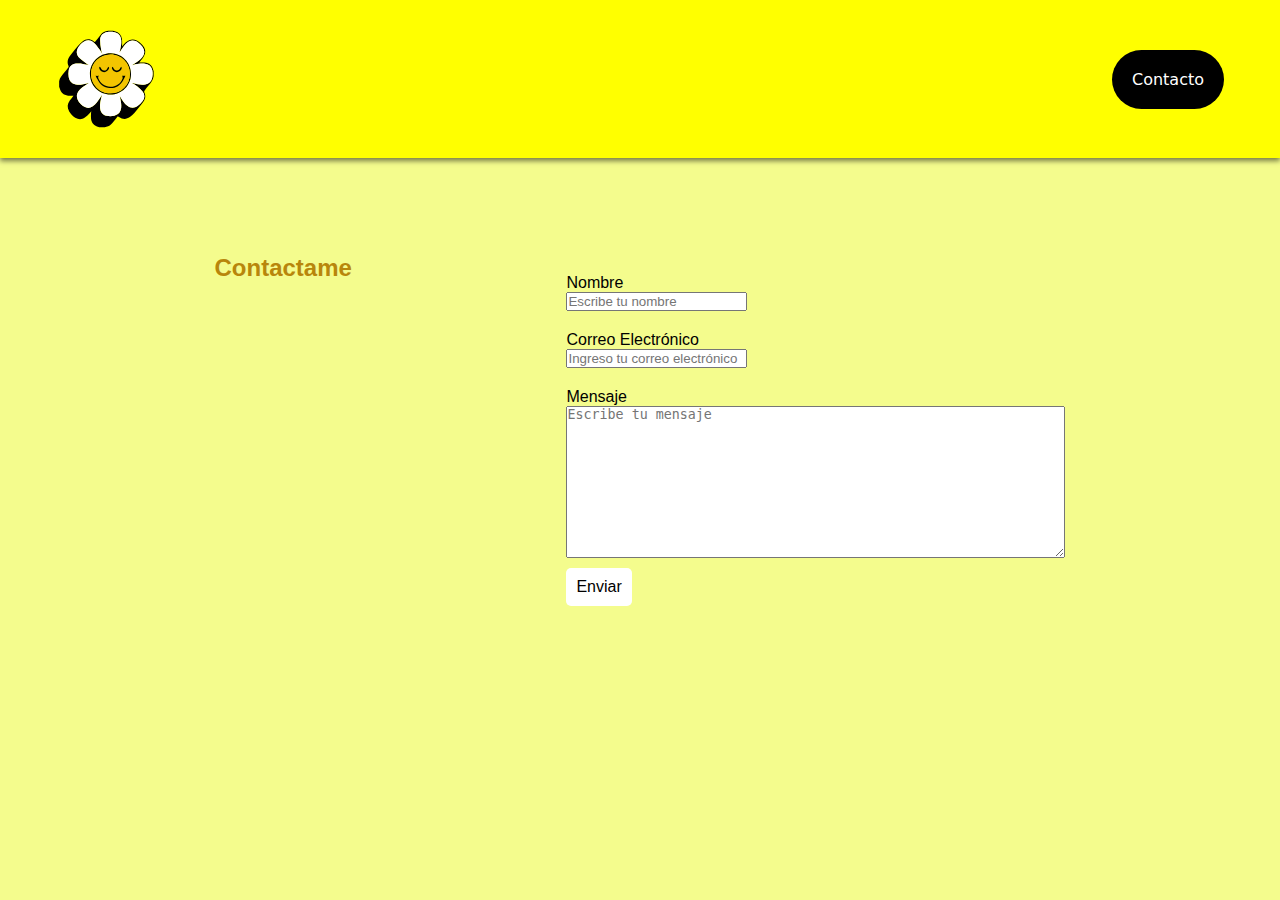
==== contacto.html @ cc966e02 "Dos html vinculados" ====
<!doctype html>
<html>
	<head>
		<meta charset="utf-8">
		<title>Flora Hermida</title>
		<link rel="icon" type="image/svg" href="imagenes/flora.svg">
		<link href="estilos.css" rel="stylesheet" type="text/css">
		<style>
		  @import url('https://fonts.googleapis.com/css2?family=Rubik+Glitch&family=Source+Code+Pro:wght@500&display=swap');
		</style>
	</head>	
	
<body>
	<header>
	    <nav>
			<img src="imagenes/flora.svg" alt="flora" class="imagenflora" width="100px" height="110px">
			 <ul class="navegacion">
				<li><a href="index.html" class="nav-link">Contacto</a></li>
			 </ul>
		</nav>
	</header>
	
	<main>
		<section class="contacto" id="contacto">
			  <h2>Contactame</h2>
			  <div class="formulario-contacto-contenedor">
				  
					<div class="formulario-contacto">
					    <form action="https://formspree.io/f/xyylngw" method="POST"/>
						<div class="control-formulario">
						  <label for="name">Nombre</label>
						  <input type="text" id="name" name="sender-name" placeholder="Escribe tu nombre" class="input-field" required/>
						</div>
				   </div>
				  
				   <div class="control-formulario">
						  <label for="email">Correo Electrónico</label>
						  <input type="email" id="email" name="sender-email" placeholder="Ingreso tu correo electrónico" class="input-field" required/>
				   </div>
				  
				   <div class="control-formulario">
					     <label for="mensaje">Mensaje</label><textarea id="mensaje" cols="60" rows="10" placeholder="Escribe tu mensaje" name="mensaje" class="input-field" required></textarea>
				   </div>
				  
				   <div>
				         <input type="submit" value="Enviar" id="submit-btn" class="submit-btn"/>
			 	   </div>
			 </div>	
		</section>
	
	</main>
</body>
</html>
---- estilos.css ----
@charset "utf-8";
/* CSS Document */
@import url("https://fonts.googleapis.com/css2?family=Roboto:ital,wght@0,400;0,900;1,700&display=swap");
* {
	padding: 0px;
	margin: 0px;
	box-sizing: border-box;
} 
*{
	cursor: url("imagenes/flora.svg"), auto;
}

* {
  margin: 0;
  padding: 0;
  box-sizing: border-box;
}

/*etiquetas interior*/

body{
	max-width: 100%;
	height: 100vh;
	background-color:#F4FC8D;
	font-family: Gotham, "Helvetica Neue", Helvetica, Arial, "sans-serif";
}

/*header*/

.navegacion{
	background-color:black;
	border-radius: 31px;
    padding: 20px 20px;
}
root {
  variable-name: value;
}
selector {
  propiedad: var;
}

root {
  font-family: Gotham, 'Helvetica Neue', Helvetica, Arial, 'sans-serif';
  normal-font: 400;
  bold-font: 700;
  bolder-font: 900;
  bg-color: #fcfcfc;
  primary-color: #4756df;
  secondary-color: #ff7235;
  primary-shadow: #8b8eaf;
  secondary-shadow: #a17a69;
  bottom-margin: 0.5rem;
  bottom-margin-2: 1rem;
  line-height: 1.7rem;
  transition: 0.3s;
}

html {
  scroll-behavior: smooth;
}


ul {
  list-style-type: none;
}

a {
  text-decoration: none;
  color: black;
}

a:hover {
  color: yellow;
}


nav {
    padding: 1.5rem 1rem;
	background-color: yellow;
  }
nav {
  position: sticky;
  top: 0;
  left: 0;
  z-index: 1;
  display: flex;
  align-items: center;
  justify-content: space-between;
  padding: 1.5rem 3.5rem;
  box-shadow: 0 3px 5px rgba(0, 0, 0, 0.5);
}
nav h1 {
  color: black;
  font-family: cadio, "EB Garamond SemiBold", "Futura Md BT", "Hey October", "Ibarra Real Nova";
  letter-spacing: 2px;
}

nav a {
  font-family:Segoe, "Segoe UI", "DejaVu Sans", "Trebuchet MS", Verdana, "sans-serif";
  color: white;
  transition: 0.3s;
  text-decoration: none;
}
nav a:hover {
  color: white;
  border-radius: 8px;
  border-bottom: #848484px solid;
  background-color:#FCF29E;
}

nav ul {
  display: flex;
  gap: 1.9rem;
  text-decoration: none;
}

nav ul li {
  font-weight: var;
}
nav ul.show {
    transform: translateX(0);
  }

/*sección flora*/

.menu-flora {
  color: var navy;
  font-size: 2rem;
  border: 0;
  background-color: transparent;
  cursor: pointer;
  display: none;
}
.flora {
  display: flex;
  align-items: center;
  justify-content: space-around;
  gap: 2.5rem;
  max-width: 68.75rem;
  margin: auto;
  padding-top: 90px;
  background-color: #F4FC8D;
}
.flora-img {
  height: 37.5rem;
  width: 37.5rem;
  box-shadow: 1px 10px 25px rgba(0,0,0,0.5);
  overflow: inherit;
  border-radius: 12%;
}

#hobbie{
	padding-top: 5px;
    margin: 0px;
    display: flex;
    justify-content: space-between;
    flex-wrap: wrap;
    align-content: space-between;
    align-items: center;
}

.tiempolibre{
	display: flex;
	
}
.bio {
    margin-top: -7rem;
    width: 20.5rem;
  }
.bio {
  width: 25rem;
  padding: 0.625rem;
  border-radius: 6px;
  box-shadow: 0px 2px 15px 2px var(--primary-shadow);
}

.bio h1 {
  margin-top: 10px;
}

.bio p {
  line-height: var(--line-height);
  padding: 0.3rem 0;
}



/*info sobre mi*/

.mas-sobre {
    display: inline-flex;
    margin: 0px;
    padding: 2px;
    flex-direction: column;
    justify-content: space-evenly;
    align-items: flex-start;
}

.mas-sobre h3 {
  margin-left: 0px;
  padding: 0px;
  text-align: center;
}

.mas-sobre p {
  line-height: inherit;
  padding: 0.4rem;
}

/*acerca de mi VINCULO*/
.acerca-mi-experiencia {
    margin-top: 5rem;
	margin-left: 30px;
    width: 20.5rem;
  }
.acerca-mi-experiencia{
  width: 25rem;
  padding: 0.625rem;
  border-radius: 6px;
  box-shadow: 0px 2px 15px 2px var(--primary-shadow);
}

.acerca-mi-experiencia h1 {
  margin-top: 10px;
}

.acerca-mi-experiencia p {
  line-height: var(--line-height);
  padding: 0.3rem 0;
}



/*herramientas*/

.header-habilidades{
	padding: 25px;
	display: block;
}
.habilidades {
    display: inline-flex;
    margin-top: 30px;
    padding: 2px;
    flex-direction: column;
    justify-content: space-evenly;
    align-items: flex-start;
}

.encabezado-habilidad {
  margin-bottom: 1rem;
}

.contenedor-habilidad img {
  padding: 1.25rem;
}

.icono {
  width: 11.875rem;
  height: 11.25rem;
}

/*solapa de 3 fotos*/

.proyectos {
    background-image: url(imagenes/fondo.jpg);
    background-repeat: repeat;
    background-size: 100%;
    margin-top: 5rem;
    padding-top: 10px;
    display: flex;
    justify-items: center;
    box-shadow: 0 3px 5px rgba(0, 0, 0, 0.5);
    flex-wrap: wrap;
    justify-content: space-around;
    align-items: center;
}

.proyectos h2{
	display: flex;
	color: black;
	text-align: center;
	margin-left: 10px;
	margin-top: 30px;
}

.foto-de-proyecto {
  width: 65%;
  height: 60%;
}

.contenedor-de-proyectos {
    display:inline-flex;
    text-align: center;
    padding: inherit;
}
.titulo-de-proyectos {
  display: block;
  justify-content: center;
  margin-bottom: 1rem;
}
.contenedor-de-proyectos h3{
  color: black;
  font-family: cadio, "EB Garamond SemiBold", "Futura Md BT", "Hey October", "Ibarra Real Nova";
  letter-spacing: 2px;
	
}
.detalles-de-proyectos{
	display: inline-flex;
    justify-content:flex-start;
}
.contenedor-de-proyectos {
  text-align: center;
  padding: 1rem;
  margin: 3rem;
}
.project-pic{
	width: 500px;
    height: 350px;
	display: inline-flex;
	flex-wrap: wrap;
	align-content: center;
	align-items: center;
	margin: 10px;
	padding: 10px;
	border-radius: 2%;
	box-shadow: 1px 10px 25px rgba(0,0,0,0.5);
	cursor: pointer;
}


/*galeria de fotos*/

.foto-trabajo{
	margin-left: 3%;
    margin-bottom: 10%;
    margin-right: 10%;
    margin-top: 50px;
    display: flex;
    align-items: flex-start;
    justify-content: center;
    justify-content: space-around;
}
.foto-trabajo h2{
	color: darkgoldenrod;
}
#galeria{
	display: flex;
	flex-direction: row;
	justify-content: space-around;
	align-content: flex-start;
	width: 1600px;
	height: 400px;
	overflow: hidden;
	box-shadow: 1px 10px 25px rgba(0,0,0,0.5);
	background-image: url("imagenes/fondo.jpg");
}
#galeria img{
	width: 380px;
	height: 400px;
	transition: 2s;
}
#galeria img:hover{
	transform: translateX(-20%);
	filter: brightness(58%);
}
   

/*contacto*/
.control-formulario{
	margin-top: 20px;
	display: flex;
	flex-direction: column;
	align-items: flex-start;
}
.contacto {
    margin-top: 6rem;
    display: flex;
    align-content: stretch;
    justify-content: space-evenly;
}
.formulario-contacto-contenedor{
	display: flex;
    flex-direction: column;
    flex-wrap: nowrap;
    align-items: flex-start;
    justify-content: space-between;
}
.contenedor-formulario-contacto label {
  line-height: 2.7em;
  font-weight: var(--bold-font);
  color: var(--primary-color);
}

.contenedor-formulario-contacto textarea {
  min-height: 6.25rem;
  font-size: 14px;
}

.contenedor-formulario-contacto .input-field {
  width: 100%;
  padding-top: 10px;
  padding-bottom: 10px;
  border-radius: 5px;
  border: none;
  border: 2px outset var(--primary-color);
  font-size: 0.875rem;
  outline: none;
}
.contacto h2 {
  text-align: center;
  margin-bottom: var(--bottom-margin-2);
  color: darkgoldenrod;
}

.contenedor-formulario-contacto {
  max-width: 40.75rem;
  margin: 0 auto;
  padding: 0.938rem;
  border-radius: 5px;
  box-shadow: 0 3px 10px var(--secondary-shadow);
}
.input-field:placeholder {
  padding: 0.5rem;
  color: var(--primary-color);
}
.submit-btn {
  width: 100%;
  padding: 10px;
  margin: 10px 0;
  background-color: #fff;
  border: 2px solid var(--primary-color);
  border-radius: 5px;
  font-size: 1rem;
  font-weight: var(--bold-font);
  transition: var(--transition);
}
.submit-btn:hover {
  background-color: orange;
  border: 2px solid #FFC031;
  cursor: pointer;
}

/*aside*/

.sociales {
  width: 3rem;
  height: 3rem;
  display: flex;
  flex-direction: column;
  position: fixed;
  right: 1%;
  bottom: 50%;
}


/*footer*/

footer {
  background-color: orange;
  padding: 1.25rem;
  text-align: center;
  margin: 2rem 0 0;
}
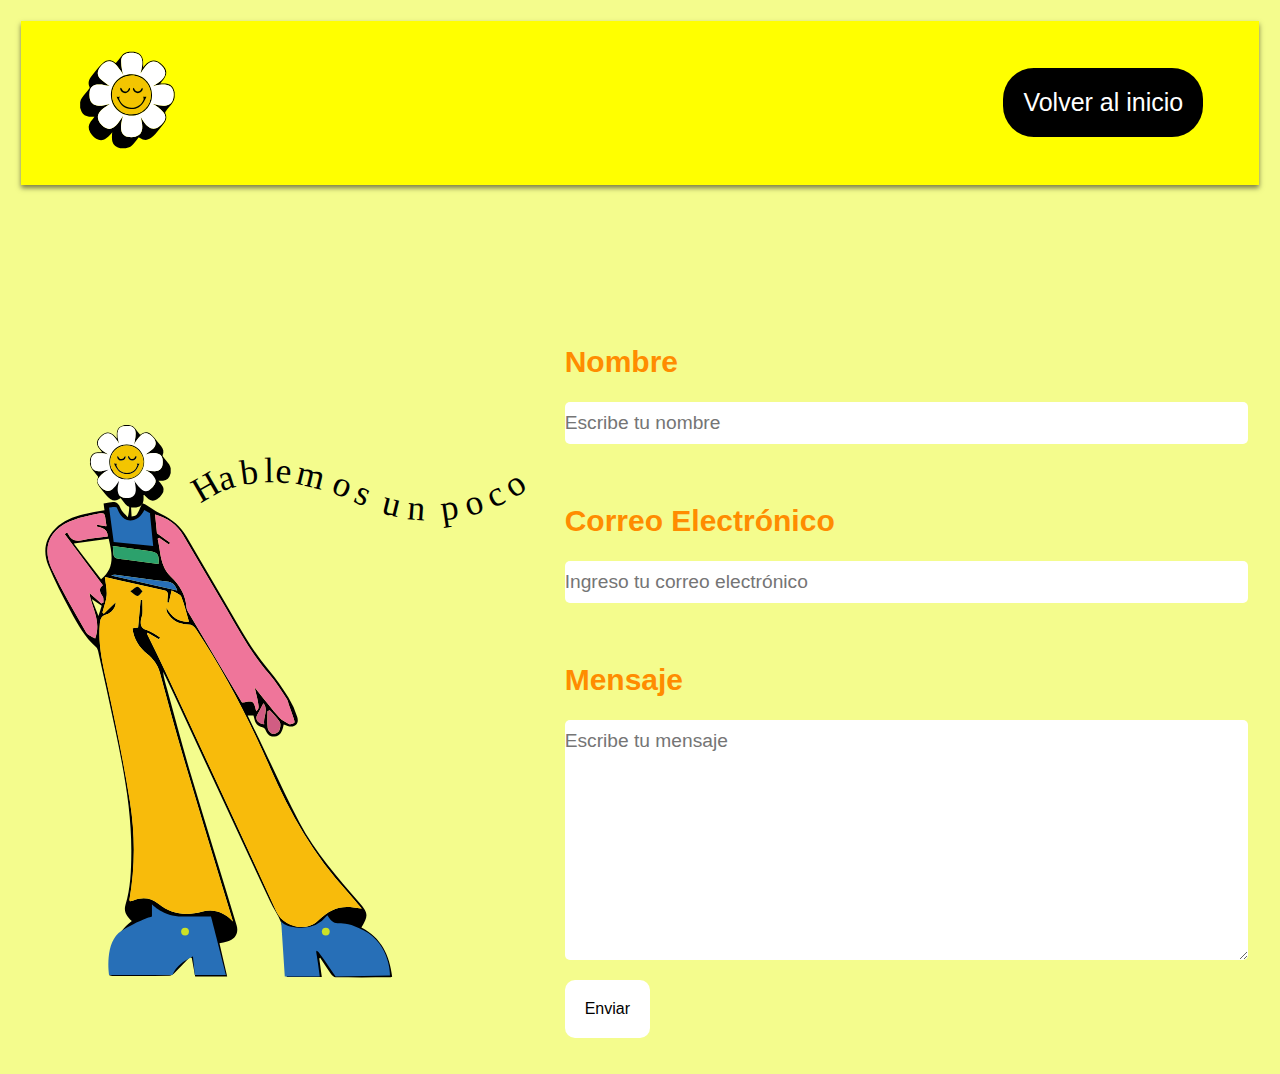
==== commit 76b46b8c: "Correccion formulario" ====
--- a/contacto.html
+++ b/contacto.html
@@ -13,26 +13,30 @@
 <body>
 	<header>
 	    <nav>
-			<img src="imagenes/flora.svg" alt="flora" class="imagenflora" width="100px" height="110px">
+			<a href="index.html">
+			  <img src="imagenes/flora.svg" alt="flora" class="imagenflora" width="100px" height="110px">
+			</a>
 			 <ul class="navegacion">
-				<li><a href="index.html" class="nav-link">Contacto</a></li>
+				<li><a href="index.html" class="nav-link">Volver al inicio</a></li>
 			 </ul>
 		</nav>
 	</header>
 	
 	<main>
+	
 		<section class="contacto" id="contacto">
-			  <h2>Contactame</h2>
+			  <div class="contacto-titulos">
+				  <img src="imagenes/contactoimg-01.svg" class="contacto-personaje" alt="personajecontacto" width="500px" height="800px">
+			  </div>
 			  <div class="formulario-contacto-contenedor">
-				  
 					<div class="formulario-contacto">
 					    <form action="https://formspree.io/f/xyylngw" method="POST"/>
 						<div class="control-formulario">
 						  <label for="name">Nombre</label>
 						  <input type="text" id="name" name="sender-name" placeholder="Escribe tu nombre" class="input-field" required/>
 						</div>
-				   </div>
-				  
+		           </div>
+				 
 				   <div class="control-formulario">
 						  <label for="email">Correo Electrónico</label>
 						  <input type="email" id="email" name="sender-email" placeholder="Ingreso tu correo electrónico" class="input-field" required/>
@@ -47,7 +51,7 @@
 			 	   </div>
 			 </div>	
 		</section>
-	
+		
 	</main>
 </body>
 </html>--- a/estilos.css
+++ b/estilos.css
@@ -21,12 +21,56 @@
 body{
 	max-width: 100%;
 	height: 100vh;
-	background-color:#F4FC8D;
+    background-color:#F4FC8D;
 	font-family: Gotham, "Helvetica Neue", Helvetica, Arial, "sans-serif";
 }
 
+header {
+	position: sticky;
+	top: 0;
+	left: 0;
+	z-index: 1;
+	padding: 1.3rem;
+}
+
+html {
+  scroll-behavior: smooth;
+}
+
+
 /*header*/
 
+.presentacion{
+	max-width: 100%;
+}
+
+.boton1 {
+    display: flex;
+	flex-direction: column;
+    justify-content: center;
+    align-items: flex-start;
+}
+.boton2{
+	display: flex;
+	flex-direction: column;
+    width: 401px;
+    height: 80px;
+    padding: 10px;
+	margin-left: 350px;
+	margin-top: -300px;
+    justify-content: center;
+    align-items: center;
+    background: #276fb7;
+    border: 1.5px solidblack;
+    border-radius: 20px;
+    list-style: none;
+    font-size: 35px;
+	box-shadow: 1px 10px 25px rgba(0,0,0,0.5);
+}
+.boton2 a{
+	font-family: Gotham, "Helvetica Neue", Helvetica, Arial, "sans-serif";
+	color: white;
+}
 .navegacion{
 	background-color:black;
 	border-radius: 31px;
@@ -55,11 +99,6 @@
   transition: 0.3s;
 }
 
-html {
-  scroll-behavior: smooth;
-}
-
-
 ul {
   list-style-type: none;
 }
@@ -72,7 +111,6 @@
 a:hover {
   color: yellow;
 }
-
 
 nav {
     padding: 1.5rem 1rem;
@@ -91,26 +129,27 @@
 }
 nav h1 {
   color: black;
-  font-family: cadio, "EB Garamond SemiBold", "Futura Md BT", "Hey October", "Ibarra Real Nova";
+  font-family: Gotham, "Helvetica Neue", Helvetica, Arial, "sans-serif";
   letter-spacing: 2px;
 }
 
 nav a {
-  font-family:Segoe, "Segoe UI", "DejaVu Sans", "Trebuchet MS", Verdana, "sans-serif";
+  font-family:Gotham, "Helvetica Neue", Helvetica, Arial, "sans-serif";
+  font-size: 25px;
   color: white;
   transition: 0.3s;
   text-decoration: none;
 }
 nav a:hover {
   color: white;
-  border-radius: 8px;
+  border-radius: 20px;
   border-bottom: #848484px solid;
   background-color:#FCF29E;
 }
 
 nav ul {
   display: flex;
-  gap: 1.9rem;
+  gap: 2.9rem;
   text-decoration: none;
 }
 
@@ -121,11 +160,11 @@
     transform: translateX(0);
   }
 
-/*sección flora*/
+/*main*/
 
 .menu-flora {
   color: var navy;
-  font-size: 2rem;
+  font-size: 3rem;
   border: 0;
   background-color: transparent;
   cursor: pointer;
@@ -138,6 +177,7 @@
   gap: 2.5rem;
   max-width: 68.75rem;
   margin: auto;
+  margin-top: 300px;
   padding-top: 90px;
   background-color: #F4FC8D;
 }
@@ -159,13 +199,9 @@
     align-items: center;
 }
 
-.tiempolibre{
-	display: flex;
-	
-}
 .bio {
-    margin-top: -7rem;
     width: 20.5rem;
+	margin-top: 100px;
   }
 .bio {
   width: 25rem;
@@ -181,6 +217,7 @@
 .bio p {
   line-height: var(--line-height);
   padding: 0.3rem 0;
+  font-size: 25px;
 }
 
 
@@ -208,6 +245,7 @@
 }
 
 /*acerca de mi VINCULO*/
+
 .acerca-mi-experiencia {
     margin-top: 5rem;
 	margin-left: 30px;
@@ -246,13 +284,12 @@
     align-items: flex-start;
 }
 
-.encabezado-habilidad {
-  margin-bottom: 1rem;
-}
-
-.contenedor-habilidad img {
-  padding: 1.25rem;
-}
+.contenedor-habilidades {
+   margin-top: 20px;
+   width: 11.875rem;
+   height: 11.25rem;
+}
+
 
 .icono {
   width: 11.875rem;
@@ -292,6 +329,11 @@
     display:inline-flex;
     text-align: center;
     padding: inherit;
+    transition: var;
+}
+
+.contenedor-de-proyectos:hover {
+	transform: scale(1.08);
 }
 .titulo-de-proyectos {
   display: block;
@@ -341,7 +383,8 @@
     justify-content: space-around;
 }
 .foto-trabajo h2{
-	color: darkgoldenrod;
+	color: black;
+	margin-left: 15px;
 }
 #galeria{
 	display: flex;
@@ -363,73 +406,90 @@
 	transform: translateX(-20%);
 	filter: brightness(58%);
 }
-   
-
-/*contacto*/
+
+
+/*vinculo sobre mi*/
+.acerca-mi-experiencia {
+  width: 25rem;
+  padding: 0.625rem;
+  border-radius: 6px;
+  box-shadow: 0px 2px 15px 2px var(--primary-shadow);
+}
+
+.acerca-mi-experiencia h1 {
+  margin-top: 10px;
+}
+
+.acerca-mi-experiencia p {
+  line-height: var(--line-height);
+  padding: 0.3rem 0;
+  font-size: 25px;
+}
+
+
+/*contacto padre*/
+.contacto {
+    margin-top: 4rem;
+    display: flex;
+    justify-content: space-evenly;
+    align-items: center;
+	
+}
+.contacto-titulos img{
+   width: 500px;
+   height: 800px;
+}
 .control-formulario{
-	margin-top: 20px;
+	margin-top: 30px;
 	display: flex;
 	flex-direction: column;
 	align-items: flex-start;
-}
-.contacto {
-    margin-top: 6rem;
-    display: flex;
-    align-content: stretch;
-    justify-content: space-evenly;
+	font-family: Gotham, "Helvetica Neue", Helvetica, Arial, "sans-serif";
 }
 .formulario-contacto-contenedor{
 	display: flex;
     flex-direction: column;
-    flex-wrap: nowrap;
-    align-items: flex-start;
-    justify-content: space-between;
-}
-.contenedor-formulario-contacto label {
+    justify-content: flex-start;
+	align-content: space-between;
+    flex-wrap: wrap;
+    margin: initial;
+}
+.control-formulario label {
   line-height: 2.7em;
-  font-weight: var(--bold-font);
-  color: var(--primary-color);
-}
-
-.contenedor-formulario-contacto textarea {
-  min-height: 6.25rem;
-  font-size: 14px;
-}
-
-.contenedor-formulario-contacto .input-field {
+  font-weight: bold;
+  color: darkorange;
+  font-family: Gotham, "Helvetica Neue", Helvetica, Arial, "sans-serif";
+  margin-top: 6px;
+  font-size: 30px;
+}
+.control-formulario textarea {
+  min-height: 2rem;
+  font-size: 30px;
+  font-family: Gotham, "Helvetica Neue", Helvetica, Arial, "sans-serif";
+}
+.control-formulario .input-field {
   width: 100%;
   padding-top: 10px;
   padding-bottom: 10px;
   border-radius: 5px;
   border: none;
-  border: 2px outset var(--primary-color);
-  font-size: 0.875rem;
+  border: 2px outset var #BDAD26;
+  font-size: 1.200rem;
   outline: none;
-}
-.contacto h2 {
-  text-align: center;
-  margin-bottom: var(--bottom-margin-2);
-  color: darkgoldenrod;
-}
-
-.contenedor-formulario-contacto {
-  max-width: 40.75rem;
-  margin: 0 auto;
-  padding: 0.938rem;
-  border-radius: 5px;
-  box-shadow: 0 3px 10px var(--secondary-shadow);
-}
+  font-family: Gotham, "Helvetica Neue", Helvetica, Arial, "sans-serif";
+}
+/*enviar*/
+
 .input-field:placeholder {
-  padding: 0.5rem;
-  color: var(--primary-color);
+  padding: 1.5rem;
 }
 .submit-btn {
-  width: 100%;
-  padding: 10px;
-  margin: 10px 0;
+  max-width: 100%;
+  padding: 20px;
+  margin: 20px 0;
   background-color: #fff;
   border: 2px solid var(--primary-color);
-  border-radius: 5px;
+  border-radius: 10px;
   font-size: 1rem;
   font-weight: var(--bold-font);
   transition: var(--transition);
@@ -443,8 +503,8 @@
 /*aside*/
 
 .sociales {
-  width: 3rem;
-  height: 3rem;
+  width: 4rem;
+  height: 4rem;
   display: flex;
   flex-direction: column;
   position: fixed;
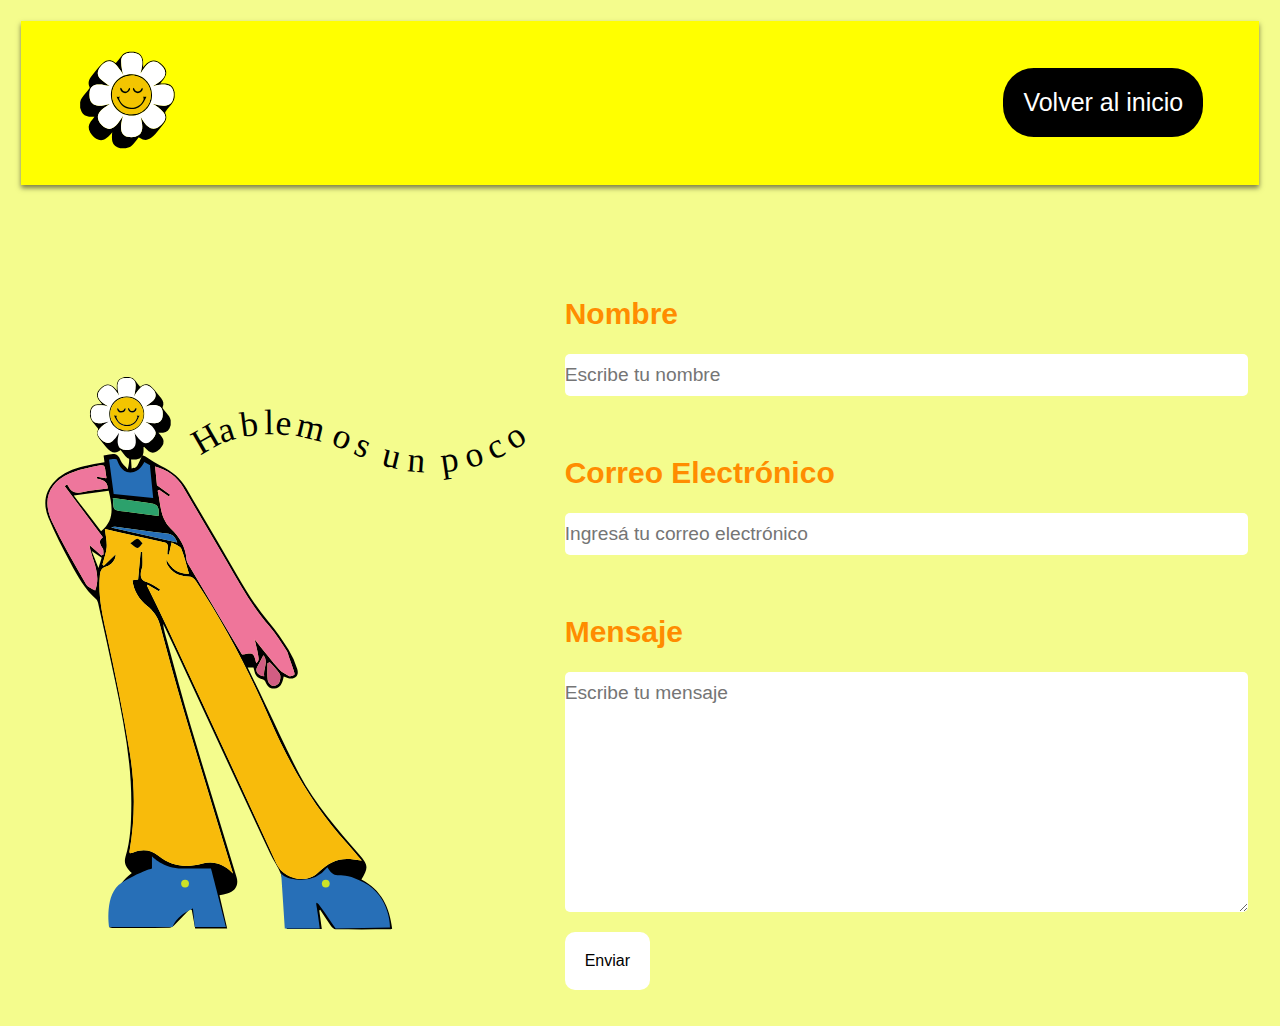
==== commit 4577986c: "Creacion de nuevos html" ====
--- a/contacto.html
+++ b/contacto.html
@@ -39,7 +39,7 @@
 				 
 				   <div class="control-formulario">
 						  <label for="email">Correo Electrónico</label>
-						  <input type="email" id="email" name="sender-email" placeholder="Ingreso tu correo electrónico" class="input-field" required/>
+						  <input type="email" id="email" name="sender-email" placeholder="Ingresá tu correo electrónico" class="input-field" required/>
 				   </div>
 				  
 				   <div class="control-formulario">
--- a/estilos.css
+++ b/estilos.css
@@ -1,6 +1,7 @@
 @charset "utf-8";
 /* CSS Document */
 @import url("https://fonts.googleapis.com/css2?family=Roboto:ital,wght@0,400;0,900;1,700&display=swap");
+
 * {
 	padding: 0px;
 	margin: 0px;
@@ -42,6 +43,7 @@
 
 .presentacion{
 	max-width: 100%;
+	margin-top: 100px;
 }
 
 .boton1 {
@@ -50,18 +52,21 @@
     justify-content: center;
     align-items: flex-start;
 }
+.cont-boton2{
+	display: flex;
+    justify-content: flex-start;
+    margin-left: 300px;
+    margin-top: -400px;
+}
 .boton2{
 	display: flex;
 	flex-direction: column;
     width: 401px;
     height: 80px;
     padding: 10px;
-	margin-left: 350px;
-	margin-top: -300px;
     justify-content: center;
     align-items: center;
     background: #276fb7;
-    border: 1.5px solidblack;
     border-radius: 20px;
     list-style: none;
     font-size: 35px;
@@ -115,6 +120,7 @@
 nav {
     padding: 1.5rem 1rem;
 	background-color: yellow;
+	max-width: 100%
   }
 nav {
   position: sticky;
@@ -144,7 +150,7 @@
   color: white;
   border-radius: 20px;
   border-bottom: #848484px solid;
-  background-color:#FCF29E;
+  background-color:grey;
 }
 
 nav ul {
@@ -157,7 +163,7 @@
   font-weight: var;
 }
 nav ul.show {
-    transform: translateX(0);
+  transform: translateX(0);
   }
 
 /*main*/
@@ -246,27 +252,22 @@
 
 /*acerca de mi VINCULO*/
 
-.acerca-mi-experiencia {
-    margin-top: 5rem;
-	margin-left: 30px;
-    width: 20.5rem;
-  }
-.acerca-mi-experiencia{
-  width: 25rem;
-  padding: 0.625rem;
-  border-radius: 6px;
-  box-shadow: 0px 2px 15px 2px var(--primary-shadow);
-}
-
-.acerca-mi-experiencia h1 {
-  margin-top: 10px;
-}
-
-.acerca-mi-experiencia p {
-  line-height: var(--line-height);
-  padding: 0.3rem 0;
-}
-
+.miexperiencia{
+    width: 90rem;
+    padding: 2.3rem;
+    display: flex;
+	justify-content: space-evenly;
+}
+.acerca-mi h2 {
+    margin: 20px;
+	display: flex;
+	align-items: flex-start;
+}
+.acerca-texto {
+	width: 40rem;
+    padding: 1.1rem;
+	
+}
 
 
 /*herramientas*/
@@ -384,22 +385,23 @@
 }
 .foto-trabajo h2{
 	color: black;
-	margin-left: 15px;
+	margin: 20px 40px;
 }
 #galeria{
 	display: flex;
-	flex-direction: row;
 	justify-content: space-around;
-	align-content: flex-start;
-	width: 1600px;
-	height: 400px;
+	align-items: center;
+	width: 1900px;
+	height: 700px;
 	overflow: hidden;
 	box-shadow: 1px 10px 25px rgba(0,0,0,0.5);
 	background-image: url("imagenes/fondo.jpg");
 }
 #galeria img{
-	width: 380px;
-	height: 400px;
+	display: flex;
+	align-items: center;
+	width: 580px;
+	height: 600px;
 	transition: 2s;
 }
 #galeria img:hover{
@@ -407,29 +409,136 @@
 	filter: brightness(58%);
 }
 
-
-/*vinculo sobre mi*/
-.acerca-mi-experiencia {
+.galeria-1vinculo{
+	display: flex;
+    justify-content: space-evenly;
+}
+.fototigre {
+	width: 500px;
+	height: 600px;
+	padding-bottom: 100px;
+	margin-top: 80px;
+	box-shadow: 1px 8px 10px rgba(0,0,0,0.5);
+}
+.biotigre {
+    width: 20.5rem;
+	margin-top: 100px;
+  }
+.biotigre {
   width: 25rem;
   padding: 0.625rem;
   border-radius: 6px;
   box-shadow: 0px 2px 15px 2px var(--primary-shadow);
 }
 
-.acerca-mi-experiencia h1 {
+.biotigre h1 {
   margin-top: 10px;
 }
 
-.acerca-mi-experiencia p {
+.biotigre p {
   line-height: var(--line-height);
   padding: 0.3rem 0;
   font-size: 25px;
 }
 
+.galeria-2vinculo{
+	display: flex;
+    justify-content: space-evenly;
+}
+.fotolibro {
+	width: 500px;
+	height: 600px;
+	padding-bottom: 100px;
+	margin-top: 80px;
+	box-shadow: 1px 8px 10px rgba(0,0,0,0.5);
+}
+.biolibro {
+    width: 20.5rem;
+	margin-top: 100px;
+  }
+.biolibro {
+  width: 25rem;
+  padding: 0.625rem;
+  border-radius: 6px;
+}
+
+.biolibro h1 {
+  margin-top: 10px;
+}
+
+.biolibro p {
+  line-height: var(--line-height);
+  padding: 0.3rem 0;
+  font-size: 25px;
+}
+
+.galeria-3vinculo{
+	display: flex;
+    justify-content: space-evenly;
+}
+.fotocollege{
+	width: 500px;
+	height: 600px;
+	padding-bottom: 100px;
+	margin-top: 80px;
+	box-shadow: 1px 8px 10px rgba(0,0,0,0.5);
+}
+.biocollege {
+    width: 20.5rem;
+	margin-top: 100px;
+  }
+.biocollege {
+  width: 25rem;
+  padding: 0.625rem;
+  border-radius: 6px;
+}
+
+.biocollege h1 {
+  margin-top: 10px;
+}
+
+.biocollege p {
+  line-height: var(--line-height);
+  padding: 0.3rem 0;
+  font-size: 25px;
+}
+
+.galeria-4vinculo{
+	display: flex;
+    justify-content: space-evenly;
+}
+.fotocuento{
+	width: 500px;
+	height: 600px;
+	padding-bottom: 100px;
+	margin-top: 80px;
+	box-shadow: 1px 8px 10px rgba(0,0,0,0.5);
+}
+.biocuento {
+    width: 20.5rem;
+	margin-top: 100px;
+  }
+.biocuento {
+  width: 25rem;
+  padding: 0.625rem;
+  border-radius: 6px;
+}
+
+.biocuento h1 {
+  margin-top: 10px;
+}
+
+.biocuento p {
+  line-height: var(--line-height);
+  padding: 0.3rem 0;
+  font-size: 25px;
+}
+
+
 
 /*contacto padre*/
 .contacto {
-    margin-top: 4rem;
+    margin-top: 1rem;
     display: flex;
     justify-content: space-evenly;
     align-items: center;
@@ -521,3 +630,32 @@
   text-align: center;
   margin: 2rem 0 0;
 }
+
+
+	
+
+@media screen and (max-width: 600px) {
+	.header{
+	 max-width: 100%;
+	}
+   .presentacion img{
+	 width: 18.3rem;
+	}
+	
+  .flora-img img {
+    height: 37.5rem;
+    width: 23rem;
+  }
+
+  .bio {
+    width: 18.3rem;
+  }
+
+  .contenedor-proyecto {
+    width: 17.875rem;
+  }
+
+  .contenedor-formulario-de-contacto{
+    max-width: 17.75rem;
+  }
+ }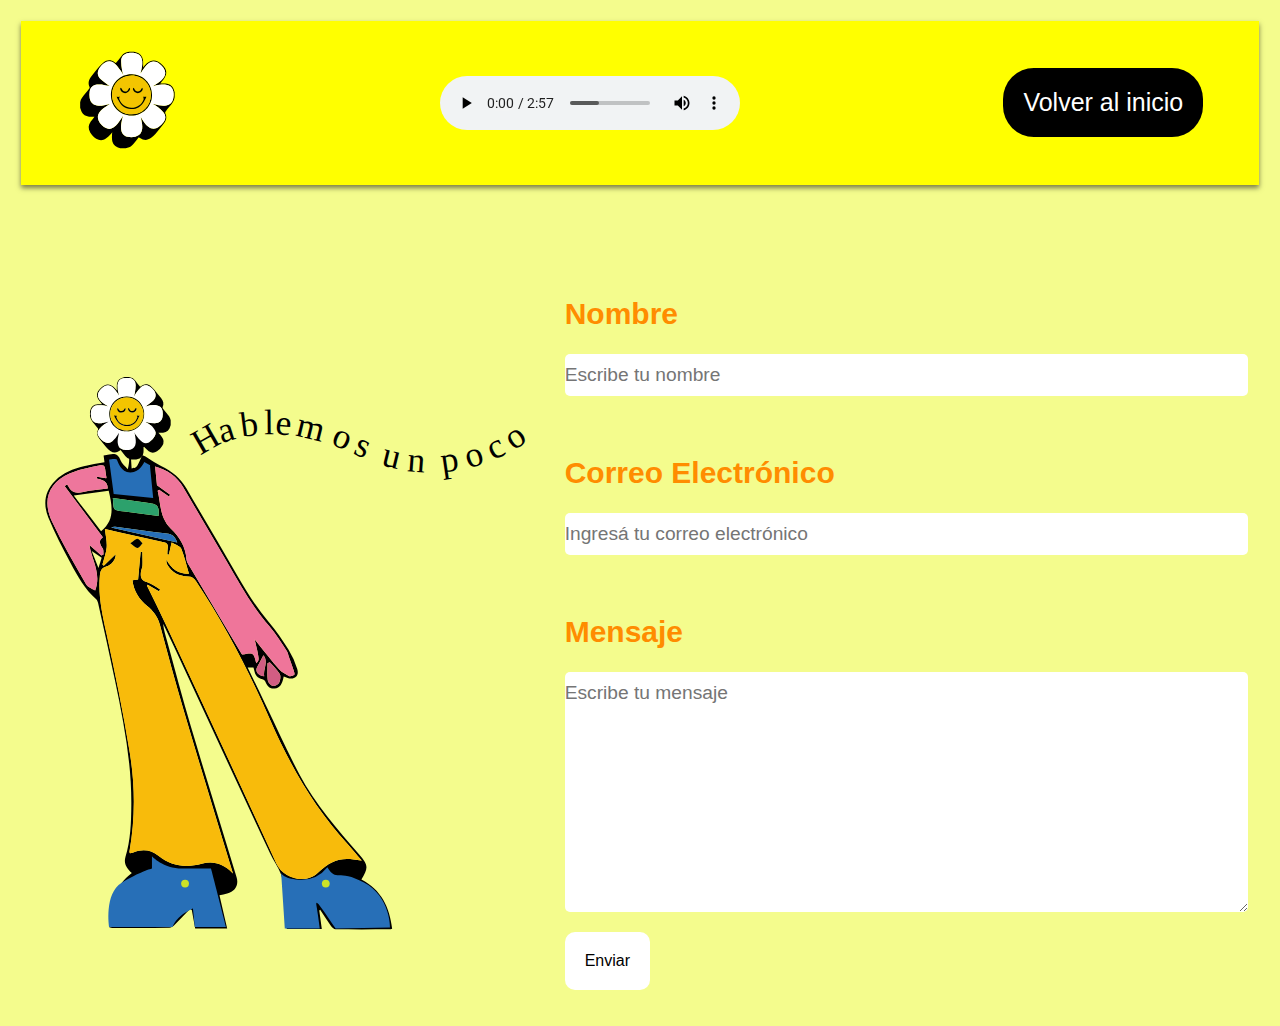
==== commit bafe06c3: "Audio" ====
--- a/contacto.html
+++ b/contacto.html
@@ -16,6 +16,9 @@
 			<a href="index.html">
 			  <img src="imagenes/flora.svg" alt="flora" class="imagenflora" width="100px" height="110px">
 			</a>
+			<audio controls autoplay>
+			 	 <source src="audio/Mundo Gaturro.mp3" type="audio/mpeg">
+		      </audio>
 			 <ul class="navegacion">
 				<li><a href="index.html" class="nav-link">Volver al inicio</a></li>
 			 </ul>
--- a/estilos.css
+++ b/estilos.css
@@ -26,6 +26,14 @@
 	font-family: Gotham, "Helvetica Neue", Helvetica, Arial, "sans-serif";
 }
 
+@media screen and (max-width: 600px) {
+body {
+	display: flex;
+	flex-direction: column;
+	margin: 0px;
+}
+}
+
 header {
 	position: sticky;
 	top: 0;
@@ -40,7 +48,6 @@
 
 
 /*header*/
-
 .presentacion{
 	max-width: 100%;
 	margin-top: 100px;
@@ -544,6 +551,7 @@
     align-items: center;
 	
 }
+
 .contacto-titulos img{
    width: 500px;
    height: 800px;
@@ -609,6 +617,61 @@
   cursor: pointer;
 }
 
+/*video*/
+
+.video{
+	display: flex;
+	margin-top: 60px;
+	padding: 10px 12% 10px 10%;
+	align-items: center;
+	gap: 80px;
+	align-self: stretch;
+	background-image: url("imagenes/fondo.jpg")
+
+}
+
+.contenido-video{
+	display: flex;
+	padding: 25px 25px ;
+	align-items: flex-start;
+	gap: 30px;
+}
+
+.contenido-video video{
+	width: 500px;
+	height: 500px;
+	border-radius: 10px;
+	border: 2px;
+}
+
+.contenido-info {
+	display: flex;
+	flex-direction: column;
+	padding: 20px 20px 20px 20px;
+	gap: 30px 10px;
+	background-color: orange;
+	border-radius: 20px;
+	
+}
+.contenido-info h4{
+	display: flex;
+	align-items: center;
+	gap: 10px;
+	color: white;
+	font-size: 30px;
+	
+}
+
+.contenido-info p{
+	display: flex;
+	padding-right: 3px;
+	align-items: flex-start;
+	gap: 10px;
+	color: white;
+}
+
+
+
 /*aside*/
 
 .sociales {
@@ -631,31 +694,10 @@
   margin: 2rem 0 0;
 }
 
-
-	
-
 @media screen and (max-width: 600px) {
-	.header{
-	 max-width: 100%;
-	}
-   .presentacion img{
-	 width: 18.3rem;
-	}
-	
-  .flora-img img {
-    height: 37.5rem;
-    width: 23rem;
-  }
-
-  .bio {
-    width: 18.3rem;
-  }
-
-  .contenedor-proyecto {
-    width: 17.875rem;
-  }
-
-  .contenedor-formulario-de-contacto{
-    max-width: 17.75rem;
-  }
- }+.contacto {
+	display: flex;
+	flex-direction: column;
+	margin: 0px;
+}
+}